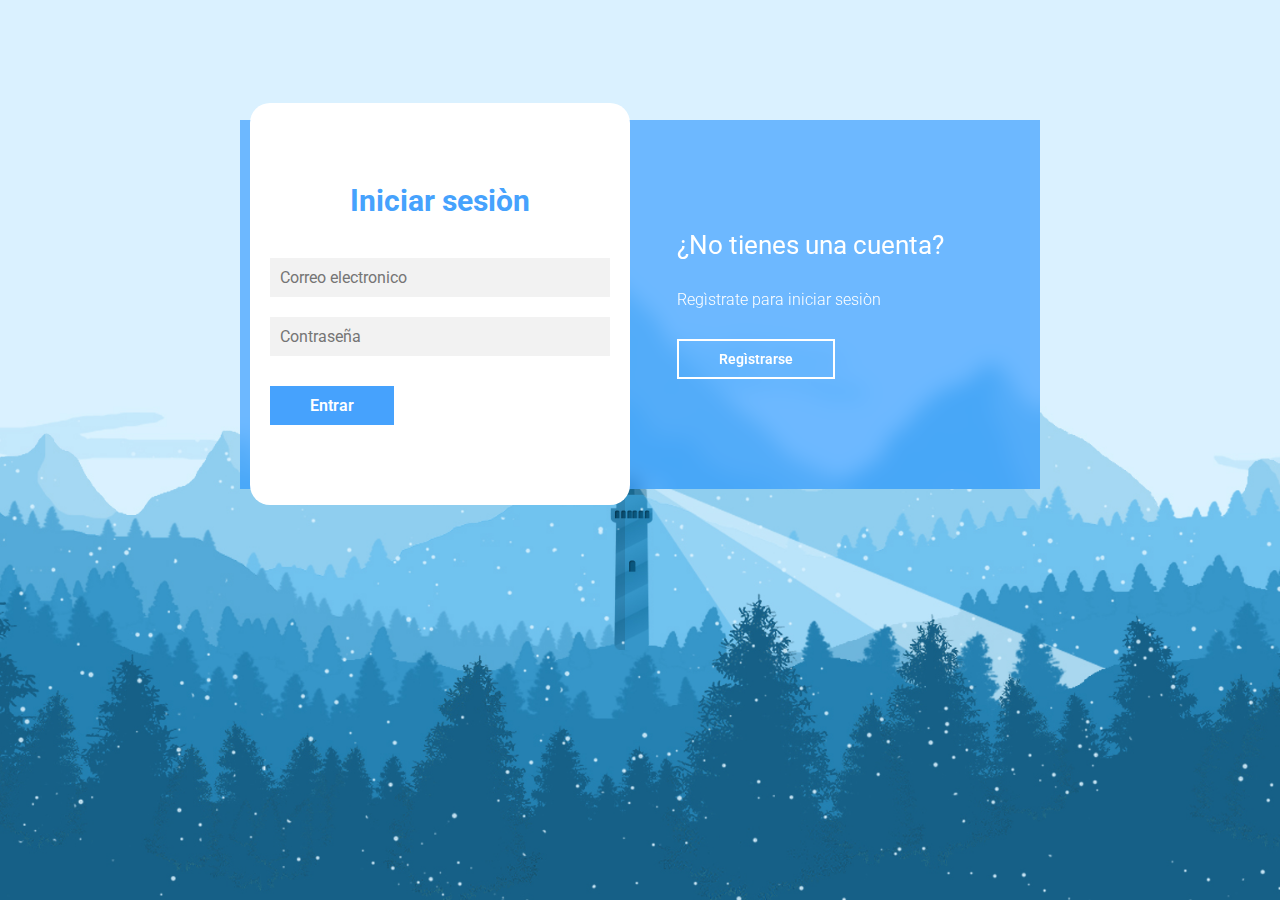
==== Login-y-registro/index.html @ ab417e0a "Primer commit, login y menù hechos con estilo falta js en login" ====
<!DOCTYPE html>
<html lang="en">
<head>
    <meta charset="UTF-8">
    <meta name="viewport" content="width=device-width, initial-scale=1.0">
    <link rel="stylesheet" href="assets/css/estilos.css">
    <link rel="preconnect" href="https://fonts.googleapis.com">
    <link rel="preconnect" href="https://fonts.gstatic.com" crossorigin>
    <link href="https://fonts.googleapis.com/css2?family=Roboto&display=swap" rel="stylesheet">
    <title>Login y registro Sena-ADSO</title>
</head>
<body>

    <main>
        <div class="contenedor__todo">
            <div class="caja__trasera">
                <div class="caja__trasera-login">
                    <h3>¿Ya tienes cuenta?</h3>
                    <p>Inicia sesiòn para entrar en la pàgina</p>
                    <button id="btn__iniciar-sesion">Inicar sesiòn</button>
                </div>

                <div class="caja__trasera-register">
                    <h3>¿No tienes una cuenta?</h3>
                    <p>Regìstrate para iniciar sesiòn</p>
                    <button id="btn_registrarse">Regìstrarse</button>
                </div>
            </div>
            <!-- FORMULARIO LOGIN Y REGISTRO -->
            <div class="contenedor__login-register">
                <!-- login -->
                <form action="" class="formulario_login">
                    <h2>Iniciar sesiòn</h2>
                    <input type="text" placeholder="Correo electronico">
                    <input type="password" placeholder="Contraseña">
                    <button>Entrar</button>
                </form>
                <!-- REGISTRO -->
                <form action="" class="formulario__register">
                    <H2>Registrarse</H2>
                    <input type="text" placeholder="Nombre completo">
                    <input type="text" placeholder="Correo Electronico">
                    <input type="text" placeholder="Usuario">
                    <input type="password" placeholder="Contraseña">
                    <button>Registrarse</button>
                </form>
            </div>
        </div>

    </main>

    <script src="assets/js/java.js"></script>
    
</body>
</html>
---- Login-y-registro/assets/css/estilos.css ----
*{
    margin: 0;
    padding: 0;
    box-sizing: border-box;
    text-decoration: none;
    font-family: 'Roboto', sans-serif;
}

 /* PONERLE DE FONDO UNA IMAGEN A LA PAGINA */
body{
    background-image: url(../images/bg2.jpg);
    /* Ajusta el tamaño de la iamgen al contenedor */
    background-size: cover;
    background-repeat: no-repeat;
    background-position: center;
    background-attachment: fixed;
} 

/* Ajuusta el formulario */
main{
    width: 100%;
    padding: 20px;
    margin: auto;
    margin-top: 100px;
}

/* CENTRAR FORMULARIO */
 .contenedor__todo{
    width: 100%;
    max-width: 800px;
    margin: auto;
    position: relative;
} 

 /* FONDO COLOR SOLIDO PARA EL DIV CAJA TRASERA */
.caja__trasera{
    width: 100%;
    padding: 10px 20px;
    /* AJUSTAR LOS DIV ADENTRO  */
    display: flex;
    justify-content: center;
    -webkit-backdrop-filter: blur(10px);
    /* EFECTO ESPEJO */
    backdrop-filter: blur(10px);
    background-color: rgba(0, 128, 255, 0.5);

}

.caja__trasera div{
    /* TAMAÑO */
    margin: 100px 40px;
    color: white;
    transition: all 500ms;
}


.caja__trasera div p,
.caja__trasera button{
    margin-top: 30px;
}

.caja__trasera div h3{
    font-weight: 400;
    font-size: 26px;
}

.caja__trasera div p{
    font-size: 16px;
    font-weight: 300;
}

/* ESTILO BOTONES CAJA TRASERA */
.caja__trasera button{
    padding: 10px 40px;
    border: 2px solid #fff;
    font-size: 14px;
    
    /* SIN FONDO */
    background: transparent;

    font-weight: 600;
    cursor: pointer;
    color: white;
    outline: none;
    transition: all 300ms;
}

.caja__trasera button:hover{
    background: #fff;
    color: #46A2FD;
}

/*Formularios*/

.contenedor__login-register{
    display: flex;
    align-items: center;
    width: 100%;
    max-width: 380px;
    position: relative;
    top: -185px;
    left: 10px;
    transition: left 500ms cubic-bezier(0.175, 0.885, 0.320, 1.275);
}

/* ESTILO CONTENEDOR */
 .contenedor__login-register form{
    width: 100%;
    padding: 80px 20px;
    background: white;
    position: absolute;
    border-radius: 20px;
}

/* ESTILO TITULO H2 */
.contenedor__login-register form h2{
    font-size: 30px;
    text-align: center;
    margin-bottom: 20px;
    color: #46A2FD;
}

/* ESTILO CASILLAS INPUT */
.contenedor__login-register form input{
    width: 100%;
    margin-top: 20px;
    padding: 10px;
    /* QUITARLE EL BORDE */
    border: none;
    
    background: #F2F2F2;
    font-size: 16px;
    outline: none;
}

/* ESTILO BOTON REGISTRAR DEL FORMULARIO */
.contenedor__login-register form button{
    padding: 10px 40px;
    /* ESPACIO ARRIBA  */
    margin-top: 30px;
    border: none;
    font-size: 16px;
    background: #46A2FD;
    /* GROSOR DE LA TIPOGRAFIA */
    font-weight: 600; /*no va con px */

    cursor: pointer;
    color: white;
    outline: none;
}




.formulario__login{
    opacity: 1;
    display: block;
}

/* EL DISPLAY NONE OCULTA TODO EL CONTENEDOR */
/* OCULTAR FORMULARIO DE REGISTRO */
.formulario__register{
    display: none;
}



@media screen and (max-width: 850px){

    main{
        margin-top: 50px;
    }

    .caja__trasera{
        max-width: 350px;
        height: 300px;
        flex-direction: column;
        margin: auto;
    }

    .caja__trasera div{
        margin: 0px;
        position: absolute;
    }

    .contenedor__login-register{
        top: -10px;
        left: -5px;
        margin: auto;
    }

    .contenedor__login-register form{
        position: relative;
    }
}
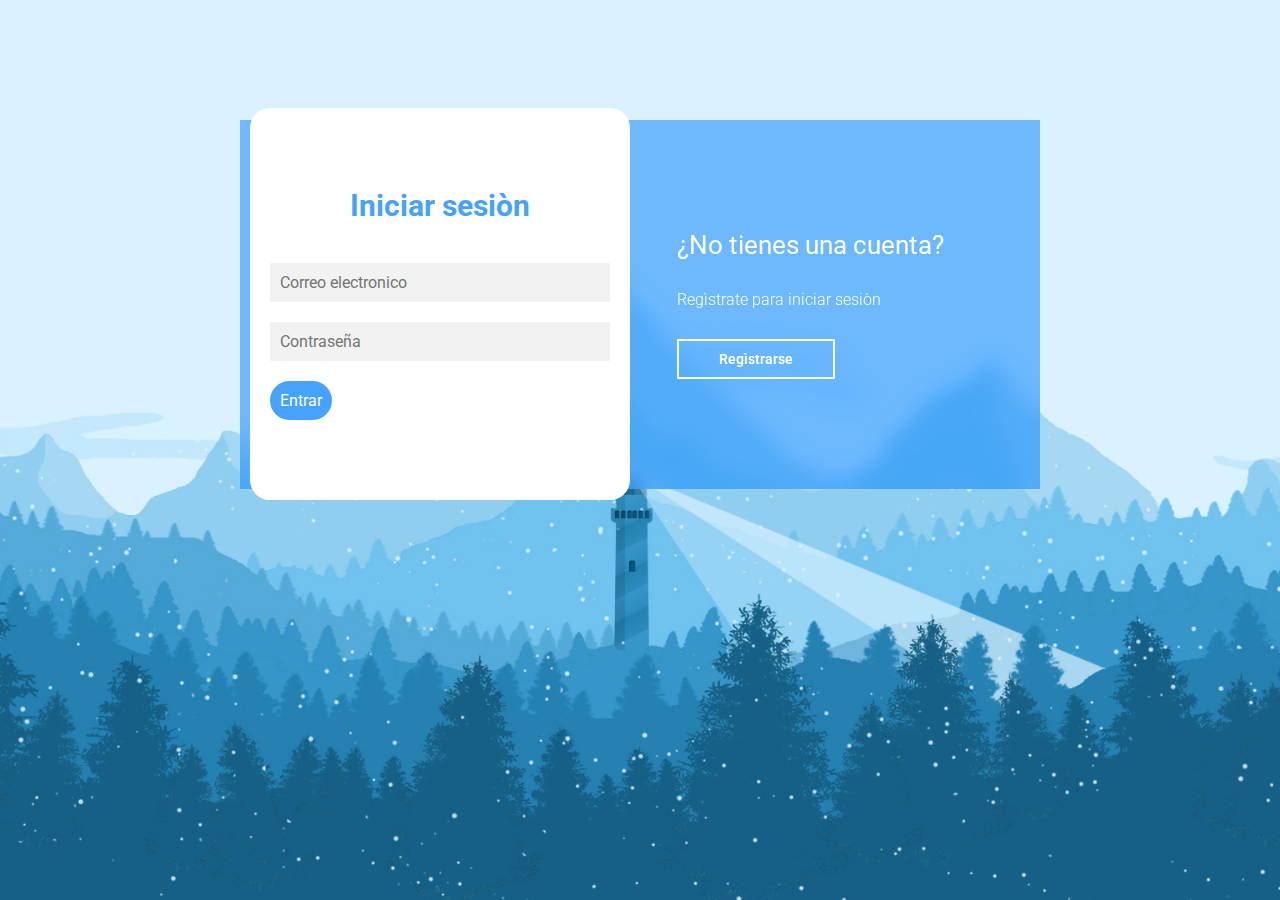
==== commit b1c39a99: "boton entrar hecho" ====
--- a/Login-y-registro/index.html
+++ b/Login-y-registro/index.html
@@ -14,26 +14,26 @@
     <main>
         <div class="contenedor__todo">
             <div class="caja__trasera">
-                <div class="caja__trasera-login">
+                <div class="caja__trasera--login">
                     <h3>¿Ya tienes cuenta?</h3>
                     <p>Inicia sesiòn para entrar en la pàgina</p>
-                    <button id="btn__iniciar-sesion">Inicar sesiòn</button>
+                    <button id="btn__iniciar--sesion">Inicar sesiòn</button>
                 </div>
 
-                <div class="caja__trasera-register">
+                <div class="caja__trasera--register">
                     <h3>¿No tienes una cuenta?</h3>
                     <p>Regìstrate para iniciar sesiòn</p>
-                    <button id="btn_registrarse">Regìstrarse</button>
+                    <button id="btn__registrarse">Regìstrarse</button>
                 </div>
             </div>
             <!-- FORMULARIO LOGIN Y REGISTRO -->
-            <div class="contenedor__login-register">
+            <div class="contenedor__login--register">
                 <!-- login -->
-                <form action="" class="formulario_login">
+                <form action="" class="formulario__login">
                     <h2>Iniciar sesiòn</h2>
                     <input type="text" placeholder="Correo electronico">
                     <input type="password" placeholder="Contraseña">
-                    <button>Entrar</button>
+                    <a class="btn__login" href="../menu/index.html">Entrar</a>
                 </form>
                 <!-- REGISTRO -->
                 <form action="" class="formulario__register">
--- a/Login-y-registro/assets/css/estilos.css
+++ b/Login-y-registro/assets/css/estilos.css
@@ -92,7 +92,7 @@
 
 /*Formularios*/
 
-.contenedor__login-register{
+.contenedor__login--register{
     display: flex;
     align-items: center;
     width: 100%;
@@ -104,7 +104,7 @@
 }
 
 /* ESTILO CONTENEDOR */
- .contenedor__login-register form{
+ .contenedor__login--register form{
     width: 100%;
     padding: 80px 20px;
     background: white;
@@ -113,7 +113,7 @@
 }
 
 /* ESTILO TITULO H2 */
-.contenedor__login-register form h2{
+.contenedor__login--register form h2{
     font-size: 30px;
     text-align: center;
     margin-bottom: 20px;
@@ -121,7 +121,7 @@
 }
 
 /* ESTILO CASILLAS INPUT */
-.contenedor__login-register form input{
+.contenedor__login--register form input{
     width: 100%;
     margin-top: 20px;
     padding: 10px;
@@ -134,7 +134,7 @@
 }
 
 /* ESTILO BOTON REGISTRAR DEL FORMULARIO */
-.contenedor__login-register form button{
+.contenedor__login--register form button{
     padding: 10px 40px;
     /* ESPACIO ARRIBA  */
     margin-top: 30px;
@@ -149,7 +149,19 @@
     outline: none;
 }
 
-
+.btn__login{
+    padding: 10px; /*espacio alrededor texto*/
+    margin-top: 20px;
+    display: inline-flex;
+    background-color: #46A2FD;; /*color botón*/
+    color: #ffffff; /*color texto*/
+    text-decoration: none; /*decoración texto*/
+    border-radius: 50px; /*bordes redondos*/
+}
+
+.btn__login:hover{
+    background-color: rgb(55, 128, 201);
+}
 
 
 .formulario__login{
@@ -183,13 +195,13 @@
         position: absolute;
     }
 
-    .contenedor__login-register{
+    .contenedor__login--register{
         top: -10px;
         left: -5px;
         margin: auto;
     }
 
-    .contenedor__login-register form{
+    .contenedor__login--register form{
         position: relative;
     }
 }  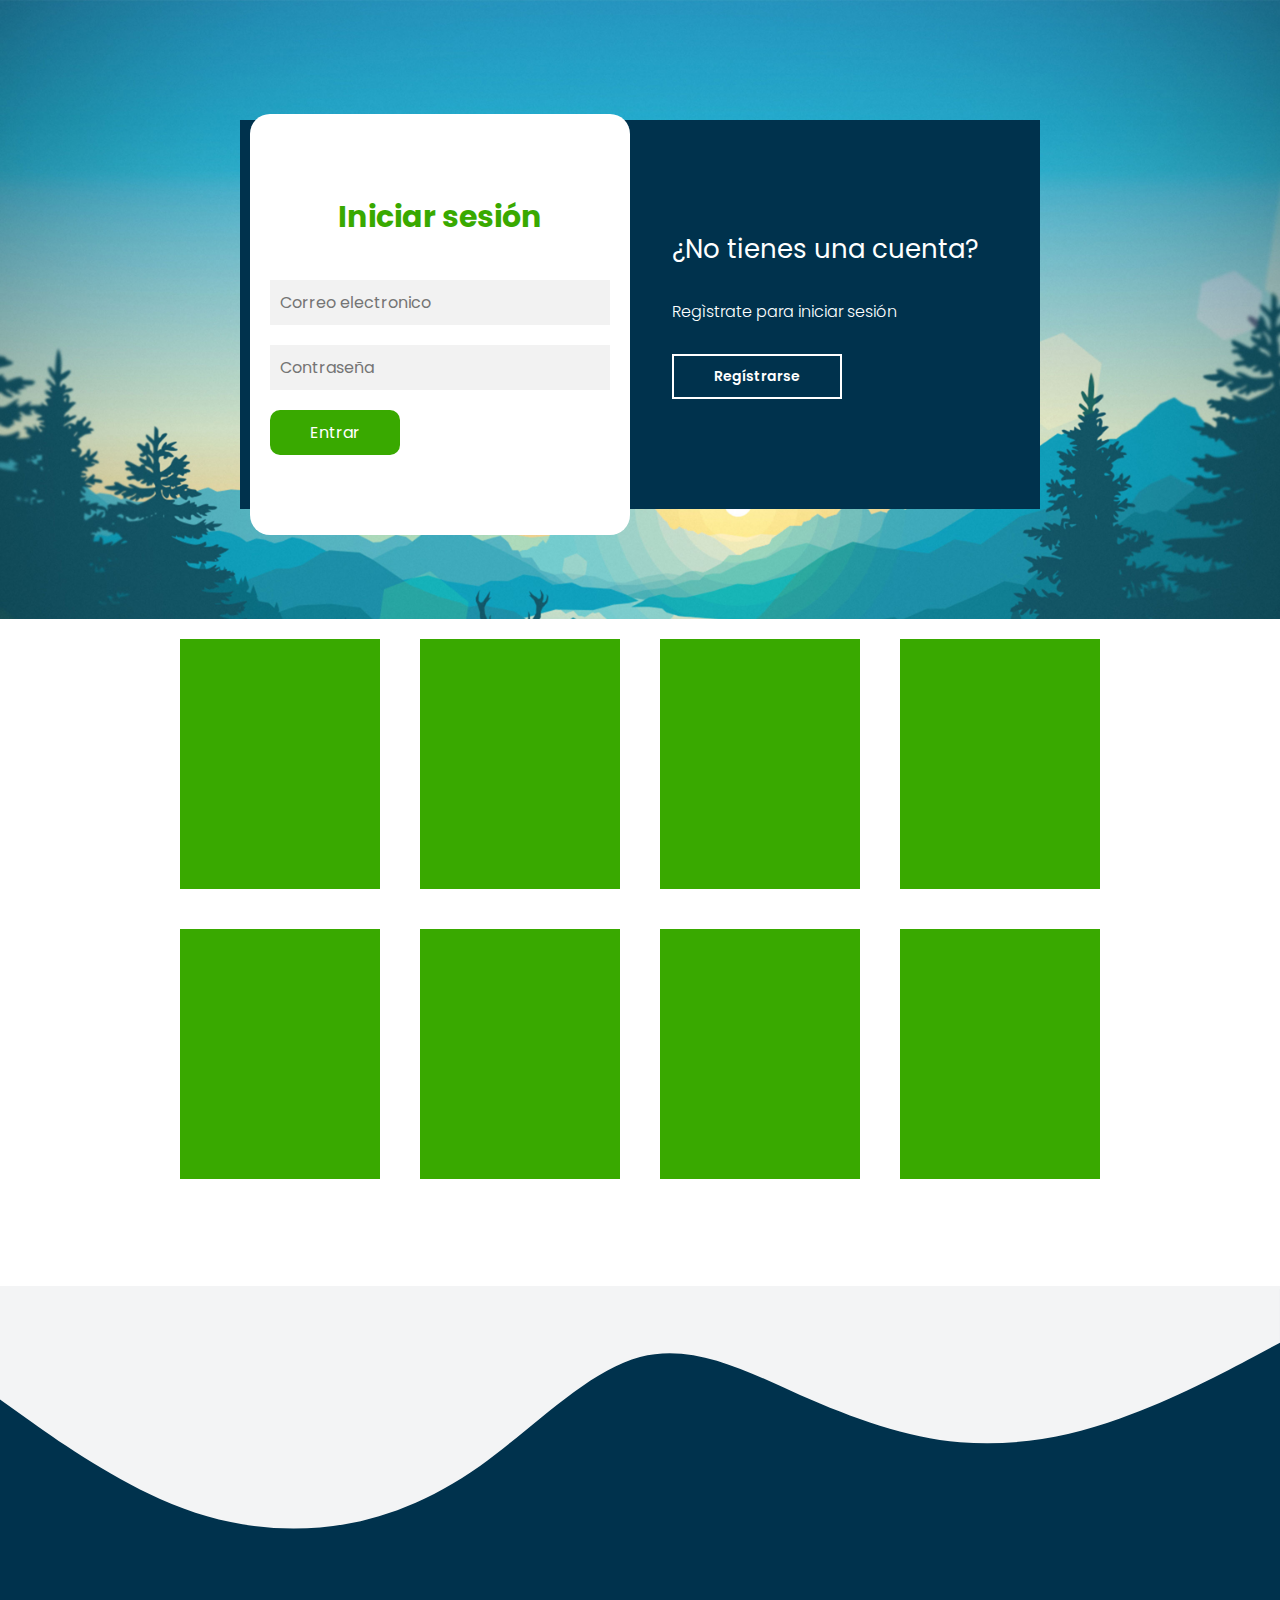
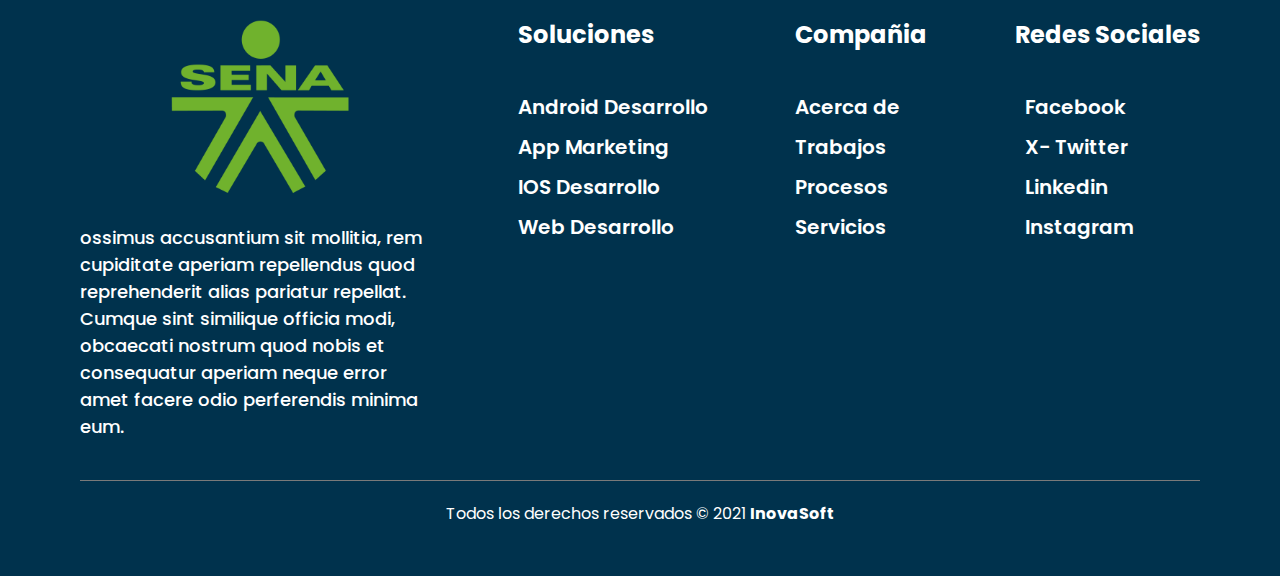
==== commit d7495ab4: "Footer integrado al formulario log in" ====
--- a/Login-y-registro/index.html
+++ b/Login-y-registro/index.html
@@ -1,14 +1,20 @@
 <!DOCTYPE html>
 <html lang="en">
+
 <head>
     <meta charset="UTF-8">
     <meta name="viewport" content="width=device-width, initial-scale=1.0">
     <link rel="stylesheet" href="assets/css/estilos.css">
+    <link rel="stylesheet" href="../footer/style/style.css">
     <link rel="preconnect" href="https://fonts.googleapis.com">
     <link rel="preconnect" href="https://fonts.gstatic.com" crossorigin>
     <link href="https://fonts.googleapis.com/css2?family=Roboto&display=swap" rel="stylesheet">
     <title>Login y registro Sena-ADSO</title>
+    <link rel="stylesheet" href="https://cdnjs.cloudflare.com/ajax/libs/font-awesome/6.3.0/css/all.min.css"
+    integrity="sha512-SzlrxWUlpfuzQ+pcUCosxcglQRNAq/DZjVsC0lE40xsADsfeQoEypE+enwcOiGjk/bSuGGKHEyjSoQ1zVisanQ=="
+    crossorigin="anonymous" referrerpolicy="no-referrer" />
 </head>
+
 <body>
 
     <main>
@@ -16,21 +22,21 @@
             <div class="caja__trasera">
                 <div class="caja__trasera--login">
                     <h3>¿Ya tienes cuenta?</h3>
-                    <p>Inicia sesiòn para entrar en la pàgina</p>
-                    <button id="btn__iniciar--sesion">Inicar sesiòn</button>
+                    <p>Inicia sesiòn para entrar en la página</p>
+                    <button id="btn__iniciar--sesion">Inicar sesión</button>
                 </div>
 
                 <div class="caja__trasera--register">
                     <h3>¿No tienes una cuenta?</h3>
-                    <p>Regìstrate para iniciar sesiòn</p>
-                    <button id="btn__registrarse">Regìstrarse</button>
+                    <p>Regìstrate para iniciar sesión</p>
+                    <button id="btn__registrarse">Regístrarse</button>
                 </div>
             </div>
             <!-- FORMULARIO LOGIN Y REGISTRO -->
             <div class="contenedor__login--register">
                 <!-- login -->
                 <form action="" class="formulario__login">
-                    <h2>Iniciar sesiòn</h2>
+                    <h2>Iniciar sesión</h2>
                     <input type="text" placeholder="Correo electronico">
                     <input type="password" placeholder="Contraseña">
                     <a class="btn__login" href="../menu/index.html">Entrar</a>
@@ -49,7 +55,76 @@
 
     </main>
 
+    <div class="body__page">
+        <div class="cover">
+            <div class="container__article">
+                <div class="box__article"></div>
+                <div class="box__article"></div>
+                <div class="box__article"></div>
+                <div class="box__article"></div>
+                <div class="box__article"></div>
+                <div class="box__article"></div>
+                <div class="box__article"></div>
+                <div class="box__article"></div>
+            </div>
+        </div>
+
+        <footer>
+
+            <div class="wave">
+                <img src="../footer/img/wave.svg" alt="">
+            </div>
+
+            <div class="container__footer">
+
+                <div class="box__footer">
+                    <div class="logo">
+                        <img src="../footer/img/logo-sena-verde.png" alt="logo_sena">
+                    </div>
+                    <div class="terms">
+                        <p>
+                            ossimus accusantium sit mollitia, rem cupiditate aperiam repellendus quod reprehenderit
+                            alias pariatur
+                            repellat. Cumque sint similique officia modi, obcaecati nostrum quod nobis et consequatur
+                            aperiam neque
+                            error amet facere odio perferendis minima eum.
+                        </p>
+                    </div>
+                </div>
+                <div class="box__footer">
+                    <h2>Soluciones</h2>
+                    <a href="https://www.zoho.com">Android Desarrollo</a>
+                    <a href="https://www.kiwop.com">App Marketing</a>
+                    <a href="https://www.ibm.com/es-es/topics/ios-app-development">IOS Desarrollo</a>
+                    <a href="https://desarrolloweb.com">Web Desarrollo</a>
+                </div>
+
+                <div class="box__footer">
+                    <h2>Compañia</h2>
+                    <a href="#">Acerca de</a>
+                    <a href="#">Trabajos</a>
+                    <a href="#">Procesos</a>
+                    <a href="#">Servicios</a>
+                </div>
+
+                <div class="box__footer">
+                    <h2>Redes Sociales</h2>
+                    <a href="https://www.facebook.com/"><i class="fa-brands fa-facebook"></i> Facebook</a>
+                    <a href="https://twitter.com/?lang=es"><i class="fa-brands fa-twitter"></i> X- Twitter</a>
+                    <a href="https://co.linkedin.com/"><i class="fa-brands fa-linkedin"></i>Linkedin</a>
+                    <a href="https://www.instagram.com/"> <i class="fa-brands fa-instagram"></i> Instagram</a>
+                </div>
+            </div>
+
+            <div class="box__copyright">
+                <hr>
+                <p>Todos los derechos reservados © 2021 <b> InovaSoft</b></p>
+            </div>
+        </footer>
+    </div>
+
     <script src="assets/js/java.js"></script>
-    
+
 </body>
+
 </html>--- a/Login-y-registro/assets/css/estilos.css
+++ b/Login-y-registro/assets/css/estilos.css
@@ -8,7 +8,7 @@
 
  /* PONERLE DE FONDO UNA IMAGEN A LA PAGINA */
 body{
-    background-image: url(../images/bg2.jpg);
+    background-image: url(../images/bg3.jpg);
     /* Ajusta el tamaño de la iamgen al contenedor */
     background-size: cover;
     background-repeat: no-repeat;
@@ -42,7 +42,7 @@
     -webkit-backdrop-filter: blur(10px);
     /* EFECTO ESPEJO */
     backdrop-filter: blur(10px);
-    background-color: rgba(0, 128, 255, 0.5);
+    background-color: #00324d;
 
 }
 
@@ -87,7 +87,7 @@
 
 .caja__trasera button:hover{
     background: #fff;
-    color: #46A2FD;
+    color: #39a900;
 }
 
 /*Formularios*/
@@ -117,7 +117,7 @@
     font-size: 30px;
     text-align: center;
     margin-bottom: 20px;
-    color: #46A2FD;
+    color: #39a900
 }
 
 /* ESTILO CASILLAS INPUT */
@@ -125,12 +125,15 @@
     width: 100%;
     margin-top: 20px;
     padding: 10px;
-    /* QUITARLE EL BORDE */
-    border: none;
-    
+    /*QUITARLEELBORDE*/border: none;
     background: #F2F2F2;
     font-size: 16px;
-    outline: none;
+    outline-color:#2f6b10;
+    transition:all .0.3s ;
+    -webkit-transition:all .0.3s ;
+    -moz-transition:all .0.3s ;
+    -ms-transition:all .0.3s ;
+    -o-transition:all .0.3s ;
 }
 
 /* ESTILO BOTON REGISTRAR DEL FORMULARIO */
@@ -140,7 +143,7 @@
     margin-top: 30px;
     border: none;
     font-size: 16px;
-    background: #46A2FD;
+    background: #39a900;
     /* GROSOR DE LA TIPOGRAFIA */
     font-weight: 600; /*no va con px */
 
@@ -150,17 +153,17 @@
 }
 
 .btn__login{
-    padding: 10px; /*espacio alrededor texto*/
-    margin-top: 20px;
+    padding: 10px 40px;
+        /*espacioalrededortexto*/margin-top: 20px;
     display: inline-flex;
-    background-color: #46A2FD;; /*color botón*/
-    color: #ffffff; /*color texto*/
-    text-decoration: none; /*decoración texto*/
-    border-radius: 50px; /*bordes redondos*/
+    background-color: #39a900;
+    /*colorbotón*/color: #ffffff;
+    /*colortexto*/text-decoration: none;
+    /*decoracióntexto*/border-radius: 10px;
 }
 
 .btn__login:hover{
-    background-color: rgb(55, 128, 201);
+    background-color: #2f6b10;
 }
 
 
--- a/footer/style/style.css
+++ b/footer/style/style.css
@@ -0,0 +1,125 @@
+@import url('https://fonts.googleapis.com/css2?family=Poppins:wght@300;400;600;700&display=swap');
+
+* {
+  margin: 0;
+  padding: 0;
+  box-sizing: border-box;
+  font-family: 'Poppins', sans-serif;
+  text-decoration: none;
+}
+
+header{
+  width: 100%;
+  height: 60px;
+  background: #39a900;
+}
+
+.cover{
+  width: 100%;
+  height: 500px;
+  background: #ffff;
+  margin-top: 20px;
+}
+
+
+.container__article{
+  max-width: 1000px;
+  padding: 0px 20px;
+  margin: auto;
+  height: 100%;
+  margin-top: 90px;
+  display: flex;
+  flex-wrap: wrap;
+  justify-content: center;
+}
+
+.container__article .box__article{
+  width: 200px;
+  height: 250px;
+  background: #39a900;
+  margin: 20px;
+}
+
+footer{
+  margin-top: 170px;
+  width: 100%;
+  padding: 50px 0px;
+  background-color: #00324d;
+  
+}
+
+.container__footer{
+  display: flex;
+  flex-wrap: wrap;
+  justify-content: space-between;
+  max-width: 1200px;
+  margin: auto;
+  margin-top: 0px;
+}
+
+.box__footer{
+  display: flex;
+  flex-direction: column;
+  padding: 40px;
+}
+
+.wave img{
+ margin-top: -53px;
+ width: 100%;
+}
+
+.box__footer .logo img{
+  width: 180px;
+  margin-left: 90px;
+}
+
+.box__footer .terms{
+  max-width: 350px;
+  margin-top: 20px;
+  font-weight: 500;
+  color: #ffff;
+  font-size: 18px;
+}
+
+.box__footer h2{
+  margin-bottom: 30px;
+  color: #ffff;
+  font-weight: 700;
+}
+
+.box__footer a{
+  margin-top: 10px;
+  color: #fff;
+  font-weight: 600;
+  font-size: 20px;
+}
+
+.box__footer i {
+  margin-right: 10px;
+}
+
+.box__footer a:hover{
+  opacity: 0.8;
+}
+
+.box__footer a .fab{
+  font-size: 20px;
+}
+
+.box__copyright{
+  max-width: 1200px;
+  margin: auto;
+  text-align: center;
+  padding: 0px 40px;
+}
+
+.box__copyright p{
+  margin-top: 20px;
+  color: #fff;
+}
+
+.box__copyright hr{
+  border: none;
+  height: 1px;
+  background-color: #7a7a7a;
+}
